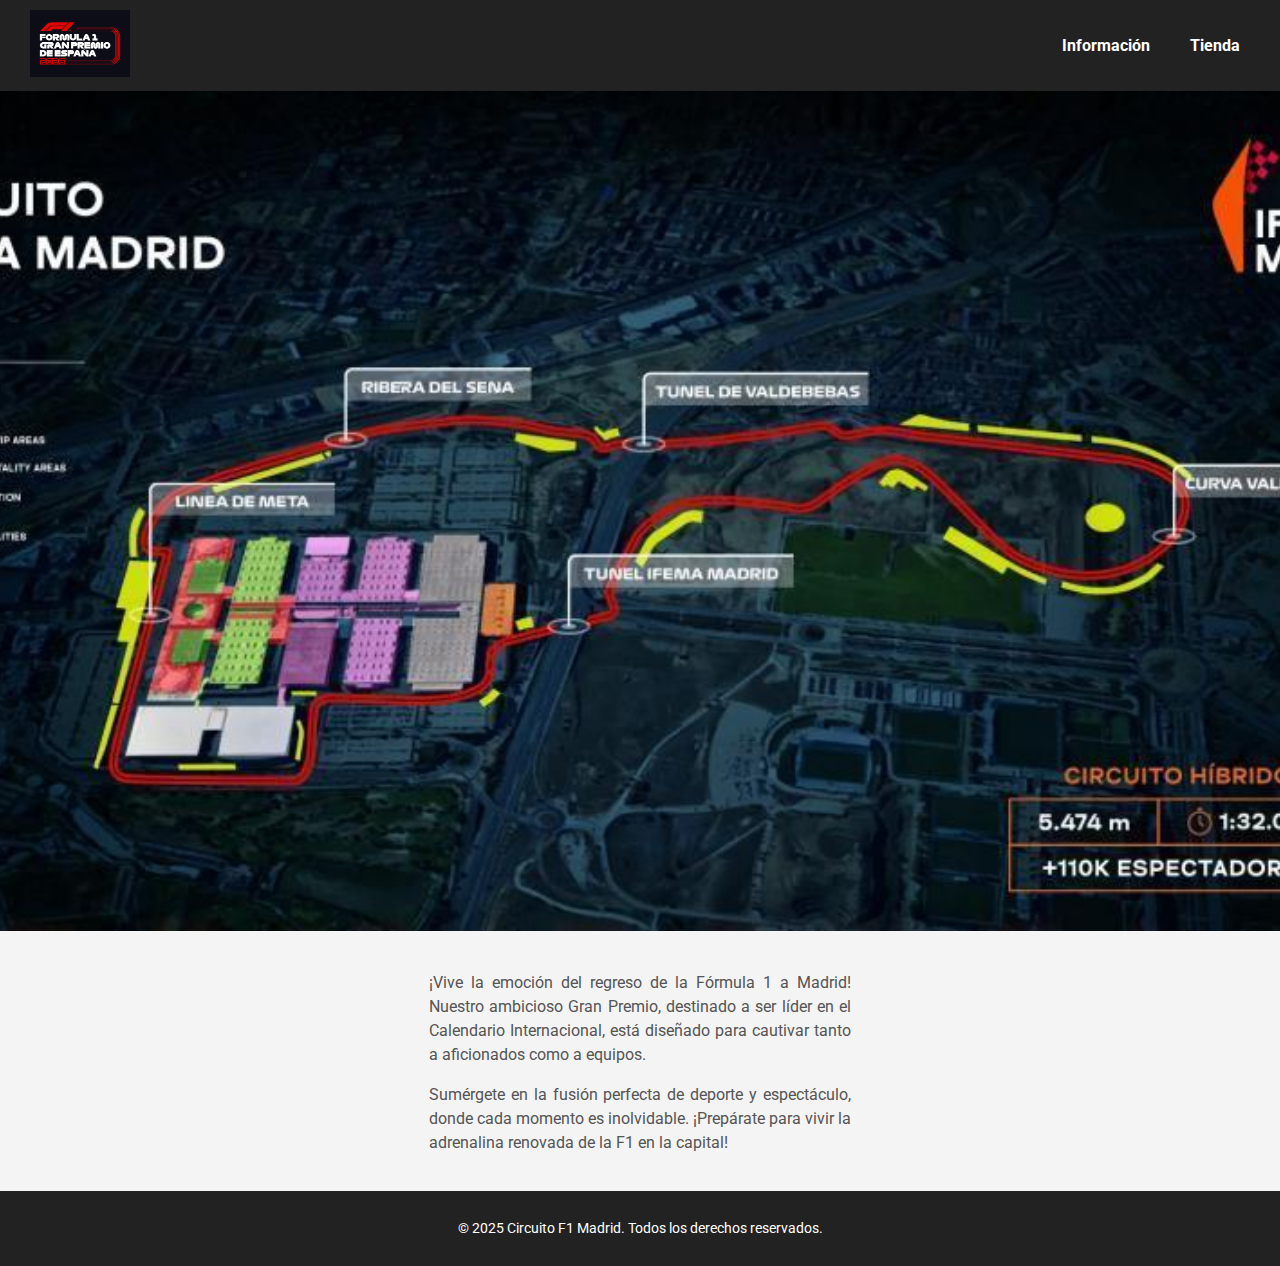
==== index.html @ 73f0b82b "sgb" ====
<!DOCTYPE html>
<html lang="es">
<head>
    <!-- Metaetiquetas esenciales -->
    <meta charset="UTF-8"> <!-- Define el conjunto de caracteres (UTF-8 soporta caracteres especiales como tildes) -->
    <meta name="viewport" content="width=device-width, initial-scale=1.0"> <!-- Asegura que la página sea responsive -->
    <title>Landing Page - Circuito F1 Madrid</title> <!-- Título que aparece en la pestaña del navegador -->

    <!-- Enlace a fuentes remotas desde Google Fonts -->
    <link href="https://fonts.googleapis.com/css2?family=Roboto:wght@400;700&display=swap" rel="stylesheet">
    
    <!-- Enlace al archivo principal de estilos CSS -->
    <link rel="stylesheet" href="./css/index.css">
    <link rel="stylesheet" href="./css/theme.css"> <!-- Tema CSS con tipografías -->
</head>
<body>
    <!-- Encabezado principal -->
    <header class="header"> <!-- Clase para aplicar estilos específicos al header -->
        <div class="header-container"> <!-- Contenedor principal para organizar logo y navegación -->
            <!-- Logo del Circuito -->
            <div class="logo">
                <img src="./assets/icons/logo f1 españa.png" alt="Logo del Circuito"> <!-- Imagen del logo del circuito -->
            </div>
            <!-- Navegación -->
            <nav class="navigation"> <!-- Navegación con enlaces a otras secciones -->
                <ul>
                    <li><a href="#">Información</a></li> <!-- Enlace a la sección de información -->
                    <li><a href="#">Tienda</a></li> <!-- Enlace a la tienda -->
                </ul>
            </nav>
        </div>
    </header>

    <!-- Imagen principal -->
    <section class="main-image"> <!-- Sección para la imagen principal de la landing page -->
        <img src="./assets/images/circuito madrid.jpeg" alt="Imagen principal del Circuito"> <!-- Imagen de marcador, reemplazar con la deseada -->
    </section>

    <!-- Bloque de texto debajo de la imagen principal -->
    <section class="main-text"> <!-- Sección para el texto principal -->
        <div class="text-container"> <!-- Contenedor del texto con márgenes y justificación -->
            <p>¡Vive la emoción del regreso de la Fórmula 1 a Madrid! Nuestro ambicioso Gran Premio, destinado a ser líder en el Calendario Internacional, está diseñado para cautivar tanto a aficionados como a equipos.</p>
            <p>Sumérgete en la fusión perfecta de deporte y espectáculo, donde cada momento es inolvidable. ¡Prepárate para vivir la adrenalina renovada de la F1 en la capital!</p>
        </div>
    </section>

    <!-- Pie de página -->
    <footer> <!-- Sección del footer -->
        <p>&copy; 2025 Circuito F1 Madrid. Todos los derechos reservados.</p> <!-- Derechos reservados -->
    </footer>
</body>
</html>
---- css/index.css ----
/* Estilos generales */
body {
    margin: 0; /* Elimina el margen por defecto del navegador */
    font-family: Arial, sans-serif; /* Fuente principal para el texto */
    background-color: #f4f4f4; /* Color de fondo general */
    color: #333; /* Color del texto */
}

/* Header */
.header {
    background-color: #222; /* Fondo oscuro */
    color: white; /* Texto blanco */
    padding: 10px 30px; /* Márgenes internos */
    box-shadow: 0 4px 8px rgba(0, 0, 0, 0.1); /* Sombra para destacar el header */
}

.header-container {
    display: flex; /* Flexbox para organizar elementos */
    justify-content: space-between; /* Logo a la izquierda, navegación a la derecha */
    align-items: center; /* Centra verticalmente los elementos */
}

/* Logo */
.logo img {
    width: 100px; /* Tamaño del logo */
    height: auto; /* Mantiene la proporción */
}

/* Navegación */
.navigation ul {
    display: flex; /* Flexbox para alinear enlaces horizontalmente */
    gap: 20px; /* Espaciado entre los enlaces */
    margin: 0; /* Elimina margen */
    padding: 0; /* Elimina relleno */
    list-style: none; /* Elimina puntos de la lista */
}

.navigation li {
    display: inline; /* Asegura que los enlaces estén en línea */
}

.navigation a {
    text-decoration: none; /* Sin subrayado */
    color: white; /* Texto blanco */
    font-weight: bold; /* Negrita para destacar los enlaces */
    padding: 5px 10px; /* Espaciado interno de los enlaces */
    transition: color 0.3s ease; /* Efecto de transición en el hover */
}

.navigation a:hover {
    color: #D8232A; /* Color rojo al pasar el cursor */
}

/* Imagen principal */
.main-image img {
    width: 100%; /* Imagen ocupa todo el ancho */
    height: 840px; /* Altura fija */
    object-fit: cover; /* Recorta y ajusta la imagen para que encaje */
}

/* Bloque de texto debajo de la imagen */
.main-text {
    display: flex; /* Usa flexbox para centrar el contenedor */
    justify-content: center; /* Centra horizontalmente el texto */
    margin: 20px 0; /* Espaciado superior e inferior */
}

.text-container {
    width: 33%; /* Ocupa un tercio del ancho de la pantalla */
    text-align: justify; /* Justifica el texto a la izquierda */
    font-size: 1rem; /* Tamaño estándar del texto */
    line-height: 1.5; /* Espaciado entre líneas */
    color: #555; /* Color ligeramente más claro para el texto */
}

/* Footer */
footer {
    background-color: #222; /* Fondo oscuro */
    color: white; /* Texto blanco */
    text-align: center; /* Centra el texto */
    padding: 15px 0; /* Espaciado interno */
    font-size: 0.9rem; /* Tamaño de texto reducido */
}
---- css/theme.css ----
/* Importar tipografía local */
@font-face {
    font-family: 'MiFuenteLocal';
    src: url('./assets/fonts/RacingSansOne-Regular.woff2') format('woff2'); /* Ruta al archivo WOFF2 */
    font-weight: normal; /* Peso normal */
    font-style: normal; /* Estilo normal */
}

/* Fuente remota desde Google Fonts */
@import url('https://fonts.googleapis.com/css2?family=Roboto:wght@400;700&display=swap');

/* Aplicación de las fuentes */
body {
    font-family: 'MiFuenteLocal', 'Roboto', Arial, sans-serif; /* Fuente local primero, luego remota */
}

/* Colores temáticos */
:root {
    --primary-color: #D8232A;
    --secondary-color: #1D1D1D;
    --text-color: #FFFFFF;
    --background-color: #F4F4F4;
}

/* Aplicar colores del tema */
body {
    background-color: var(--background-color);
    color: var(--text-color);
}
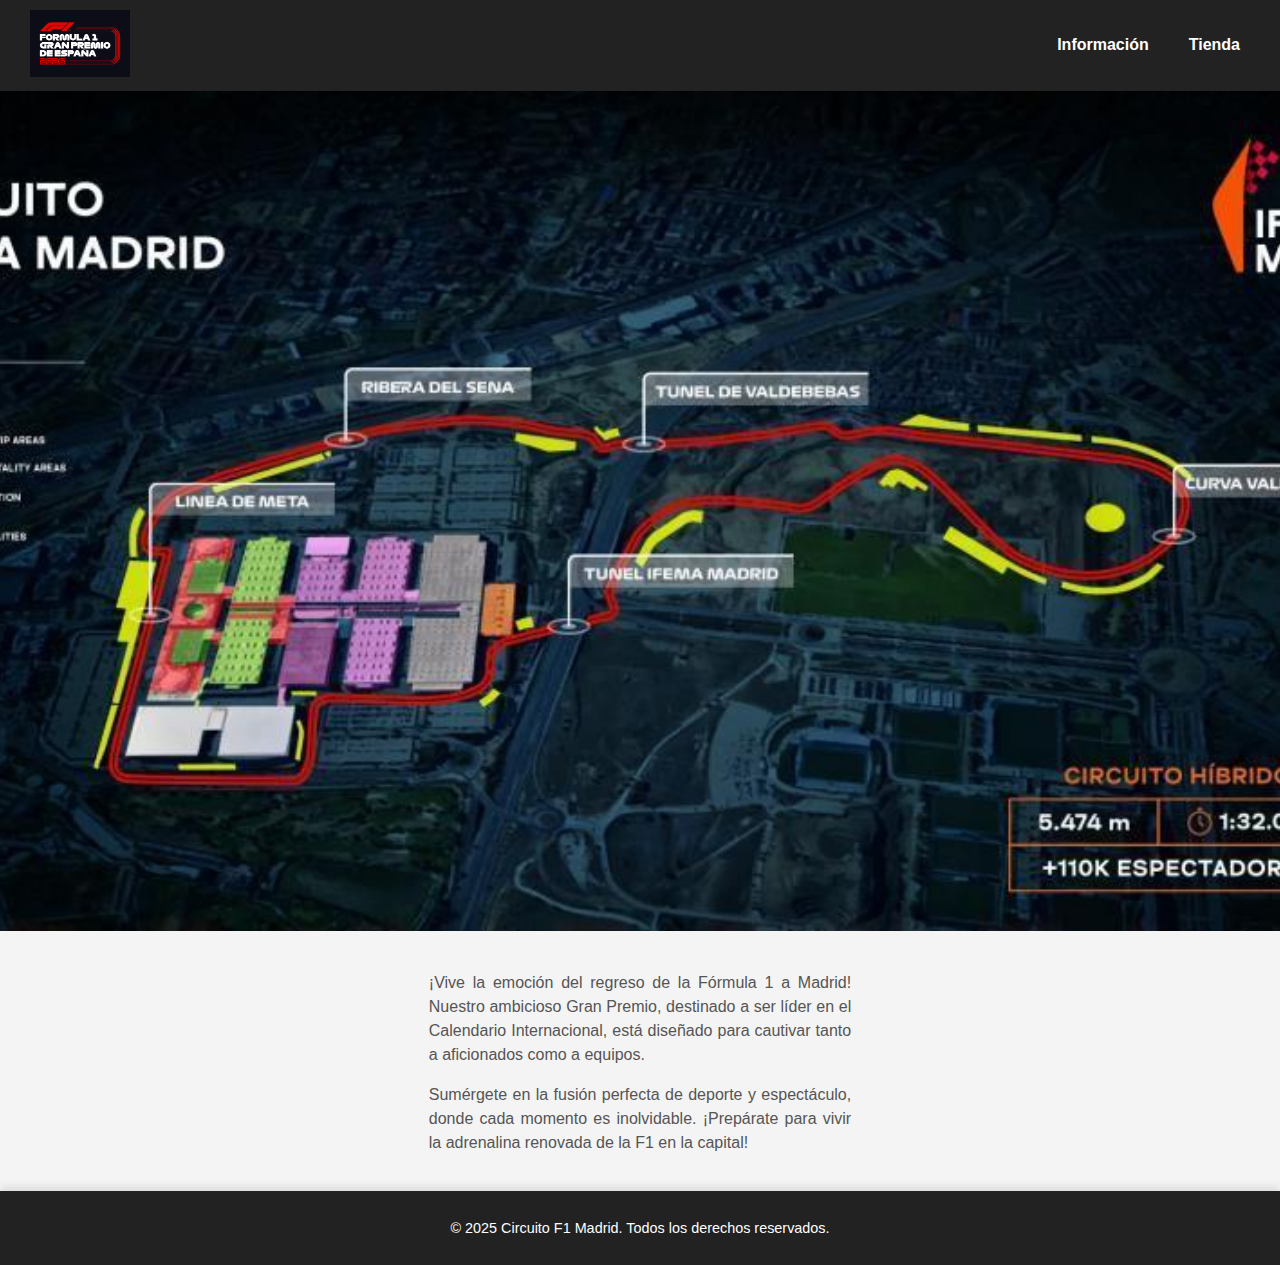
==== commit e36b8c1f: "hsdh" ====
--- a/index.html
+++ b/index.html
@@ -2,51 +2,53 @@
 <html lang="es">
 <head>
     <!-- Metaetiquetas esenciales -->
-    <meta charset="UTF-8"> <!-- Define el conjunto de caracteres (UTF-8 soporta caracteres especiales como tildes) -->
+    <meta charset="UTF-8"> <!-- Define el conjunto de caracteres como UTF-8 -->
     <meta name="viewport" content="width=device-width, initial-scale=1.0"> <!-- Asegura que la página sea responsive -->
-    <title>Landing Page - Circuito F1 Madrid</title> <!-- Título que aparece en la pestaña del navegador -->
+    <title>Circuito F1 Madrid</title> <!-- Título de la pestaña del navegador -->
 
-    <!-- Enlace a fuentes remotas desde Google Fonts -->
+    <!-- Fuentes y estilos -->
     <link href="https://fonts.googleapis.com/css2?family=Roboto:wght@400;700&display=swap" rel="stylesheet">
-    
-    <!-- Enlace al archivo principal de estilos CSS -->
-    <link rel="stylesheet" href="./css/index.css">
-    <link rel="stylesheet" href="./css/theme.css"> <!-- Tema CSS con tipografías -->
+    <link rel="stylesheet" href="./css/index.css"> <!-- Archivo de estilos principal -->
+
+    <!-- Favicon -->
+    <link rel="icon" type="image/png" sizes="96x96" href="./assets/icons/favicons/favicon-96x96.png">
 </head>
 <body>
-    <!-- Encabezado principal -->
-    <header class="header"> <!-- Clase para aplicar estilos específicos al header -->
-        <div class="header-container"> <!-- Contenedor principal para organizar logo y navegación -->
-            <!-- Logo del Circuito -->
+    <!-- Encabezado -->
+    <header class="header">
+        <div class="header-container">
+            <!-- Logo con enlace a la página de inicio -->
             <div class="logo">
-                <img src="./assets/icons/logo f1 españa.png" alt="Logo del Circuito"> <!-- Imagen del logo del circuito -->
+                <a href="index.html">
+                    <img src="./assets/icons/logo f1 españa.png" alt="Logo del Circuito">
+                </a>
             </div>
-            <!-- Navegación -->
-            <nav class="navigation"> <!-- Navegación con enlaces a otras secciones -->
+            <!-- Navegación principal -->
+            <nav class="navigation">
                 <ul>
                     <li><a href="#">Información</a></li> <!-- Enlace a la sección de información -->
-                    <li><a href="#">Tienda</a></li> <!-- Enlace a la tienda -->
+                    <li><a href="store.html">Tienda</a></li> <!-- Enlace a la tienda -->
                 </ul>
             </nav>
         </div>
     </header>
 
     <!-- Imagen principal -->
-    <section class="main-image"> <!-- Sección para la imagen principal de la landing page -->
-        <img src="./assets/images/circuito madrid.jpeg" alt="Imagen principal del Circuito"> <!-- Imagen de marcador, reemplazar con la deseada -->
+    <section class="main-image">
+        <img src="./assets/images/circuito madrid.jpeg" alt="Imagen del circuito de Madrid">
     </section>
 
-    <!-- Bloque de texto debajo de la imagen principal -->
-    <section class="main-text"> <!-- Sección para el texto principal -->
-        <div class="text-container"> <!-- Contenedor del texto con márgenes y justificación -->
+    <!-- Texto principal -->
+    <section class="main-text">
+        <div class="text-container">
             <p>¡Vive la emoción del regreso de la Fórmula 1 a Madrid! Nuestro ambicioso Gran Premio, destinado a ser líder en el Calendario Internacional, está diseñado para cautivar tanto a aficionados como a equipos.</p>
             <p>Sumérgete en la fusión perfecta de deporte y espectáculo, donde cada momento es inolvidable. ¡Prepárate para vivir la adrenalina renovada de la F1 en la capital!</p>
         </div>
     </section>
 
     <!-- Pie de página -->
-    <footer> <!-- Sección del footer -->
-        <p>&copy; 2025 Circuito F1 Madrid. Todos los derechos reservados.</p> <!-- Derechos reservados -->
+    <footer>
+        <p>&copy; 2025 Circuito F1 Madrid. Todos los derechos reservados.</p>
     </footer>
 </body>
 </html>
--- a/css/index.css
+++ b/css/index.css
@@ -1,8 +1,8 @@
 /* Estilos generales */
 body {
-    margin: 0; /* Elimina el margen por defecto del navegador */
-    font-family: Arial, sans-serif; /* Fuente principal para el texto */
-    background-color: #f4f4f4; /* Color de fondo general */
+    margin: 0; /* Elimina márgenes por defecto */
+    font-family: Arial, sans-serif; /* Define la fuente principal */
+    background-color: #f4f4f4; /* Fondo claro para contraste */
     color: #333; /* Color del texto */
 }
 
@@ -11,66 +11,130 @@
     background-color: #222; /* Fondo oscuro */
     color: white; /* Texto blanco */
     padding: 10px 30px; /* Márgenes internos */
-    box-shadow: 0 4px 8px rgba(0, 0, 0, 0.1); /* Sombra para destacar el header */
+    box-shadow: 0 4px 8px rgba(0, 0, 0, 0.1); /* Sombra para destacar */
 }
 
 .header-container {
-    display: flex; /* Flexbox para organizar elementos */
-    justify-content: space-between; /* Logo a la izquierda, navegación a la derecha */
-    align-items: center; /* Centra verticalmente los elementos */
+    display: flex; /* Flexbox para organizar */
+    justify-content: space-between; /* Separación entre logo y menú */
+    align-items: center; /* Centrado vertical */
 }
 
-/* Logo */
 .logo img {
-    width: 100px; /* Tamaño del logo */
-    height: auto; /* Mantiene la proporción */
+    width: 100px; /* Ajusta el tamaño del logo */
+    height: auto; /* Mantiene proporción */
+    cursor: pointer; /* Hace clickeable el logo */
 }
 
-/* Navegación */
 .navigation ul {
-    display: flex; /* Flexbox para alinear enlaces horizontalmente */
-    gap: 20px; /* Espaciado entre los enlaces */
-    margin: 0; /* Elimina margen */
+    display: flex; /* Organización horizontal */
+    gap: 20px; /* Espaciado entre elementos */
+    list-style: none; /* Sin viñetas */
+    margin: 0; /* Elimina márgenes */
     padding: 0; /* Elimina relleno */
-    list-style: none; /* Elimina puntos de la lista */
-}
-
-.navigation li {
-    display: inline; /* Asegura que los enlaces estén en línea */
 }
 
 .navigation a {
     text-decoration: none; /* Sin subrayado */
     color: white; /* Texto blanco */
-    font-weight: bold; /* Negrita para destacar los enlaces */
-    padding: 5px 10px; /* Espaciado interno de los enlaces */
-    transition: color 0.3s ease; /* Efecto de transición en el hover */
+    font-weight: bold; /* Negrita */
+    padding: 5px 10px; /* Espaciado interno */
+    transition: color 0.3s ease; /* Transición suave al pasar el cursor */
 }
 
 .navigation a:hover {
-    color: #D8232A; /* Color rojo al pasar el cursor */
+    color: #D8232A; /* Rojo destacado */
 }
 
-/* Imagen principal */
+/* Landing Page - Imagen principal */
 .main-image img {
     width: 100%; /* Imagen ocupa todo el ancho */
     height: 840px; /* Altura fija */
-    object-fit: cover; /* Recorta y ajusta la imagen para que encaje */
+    object-fit: cover; /* Recorta y ajusta */
 }
 
-/* Bloque de texto debajo de la imagen */
+/* Landing Page - Texto principal */
 .main-text {
-    display: flex; /* Usa flexbox para centrar el contenedor */
-    justify-content: center; /* Centra horizontalmente el texto */
-    margin: 20px 0; /* Espaciado superior e inferior */
+    display: flex; /* Centrado horizontal */
+    justify-content: center; /* Alinea texto al centro */
+    margin: 20px 0; /* Espaciado vertical */
 }
 
 .text-container {
-    width: 33%; /* Ocupa un tercio del ancho de la pantalla */
-    text-align: justify; /* Justifica el texto a la izquierda */
-    font-size: 1rem; /* Tamaño estándar del texto */
+    width: 33%; /* Limita el ancho del texto */
+    text-align: justify; /* Justificación */
+    font-size: 1rem; /* Tamaño estándar */
     line-height: 1.5; /* Espaciado entre líneas */
-    color: #555; /* Color ligeramente más claro para el texto */
+    color: #555; /* Color del texto */
+}
+
+/* Tienda - Contenedor principal */
+.store-container {
+    display: flex; /* Layout horizontal */
+    height: calc(100vh - 70px); /* Altura menos header */
+}
+
+/* Tienda - Imagen */
+.store-image-container {
+    width: 50%; /* Ocupa la mitad izquierda */
+    overflow: hidden; /* Oculta contenido desbordante */
+}
+
+.store-image {
+    width: 100%; /* Imagen ocupa todo el contenedor */
+    height: 100%; /* Altura total del contenedor */
+    object-fit: cover; /* Ajuste de la imagen */
+}
+
+/* Tienda - Formulario */
+.store-form-container {
+    width: 50%; /* Ocupa la mitad derecha */
+    display: flex; /* Centrado interno */
+    justify-content: center; /* Centrado horizontal */
+    align-items: center; /* Centrado vertical */
+    background-color: #f4f4f4; /* Fondo claro */
+}
+
+.store-form {
+    width: 80%; /* Ancho del formulario */
+    max-width: 400px; /* Máximo tamaño */
+    background-color: white; /* Fondo blanco */
+    border-radius: 10px; /* Bordes redondeados */
+    padding: 20px; /* Relleno interno */
+    box-shadow: 0 4px 8px rgba(0, 0, 0, 0.1); /* Sombra */
+}
+
+.store-form h2 {
+    margin-bottom: 20px; /* Espaciado inferior */
+    font-size: 1.5rem; /* Tamaño del título */
+    text-align: center; /* Centrado */
+    color: #333; /* Color del texto */
+}
+
+.store-form input {
+    width: 100%; /* Ancho completo */
+    margin-bottom: 15px; /* Espaciado inferior */
+    padding: 10px; /* Espaciado interno */
+    font-size: 1rem; /* Tamaño del texto */
+    border: 1px solid #ccc; /* Borde gris */
+    border-radius: 5px; /* Bordes redondeados */
+    background-color: #f9f9f9; /* Fondo */
+}
+
+.store-form button {
+    width: 100%; /* Botón ocupa todo el ancho */
+    padding: 10px; /* Espaciado interno */
+    font-size: 1rem; /* Tamaño de texto */
+    background-color: #D8232A; /* Color principal */
+    color: white; /* Texto blanco */
+    border: none; /* Sin borde */
+    border-radius: 5px; /* Bordes redondeados */
+    cursor: pointer; /* Puntero clickeable */
+    transition: background-color 0.3s ease; /* Transición al hover */
+}
+
+.store-form button:hover {
+    background-color: #a11d20; /* Color más oscuro al pasar el cursor */
 }
 
 /* Footer */
@@ -80,4 +144,8 @@
     text-align: center; /* Centra el texto */
     padding: 15px 0; /* Espaciado interno */
     font-size: 0.9rem; /* Tamaño de texto reducido */
+    position: relative; /* Ajusta la posición */
+    bottom: 0; /* Lo fija al final */
+    width: 100%; /* Asegura que ocupe todo el ancho */
+    box-shadow: 0 -4px 8px rgba(0, 0, 0, 0.1); /* Sombra para destacar */
 }
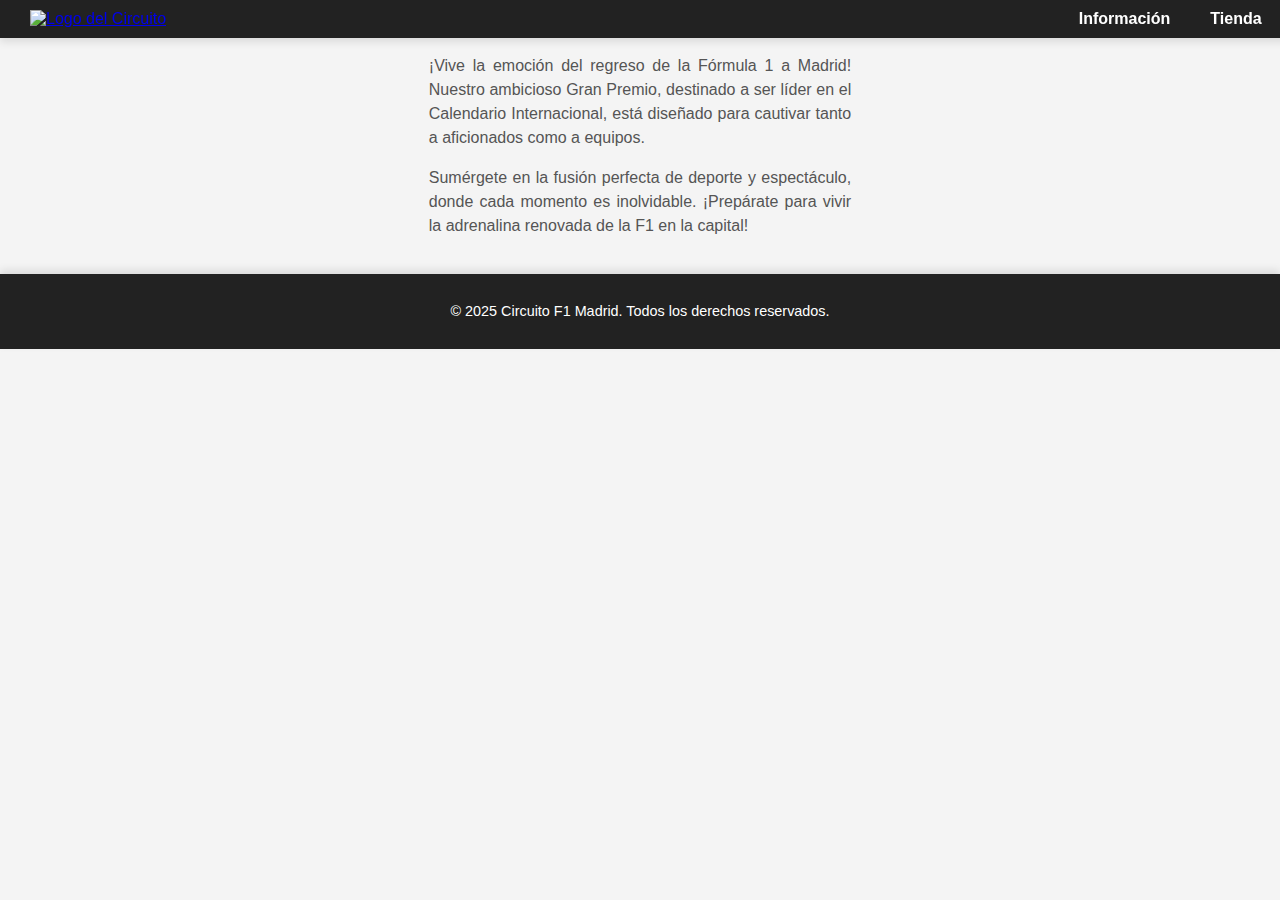
==== commit 62d2ecc4: "dhjd" ====
--- a/index.html
+++ b/index.html
@@ -11,7 +11,7 @@
     <link rel="stylesheet" href="./css/index.css"> <!-- Archivo de estilos principal -->
 
     <!-- Favicon -->
-    <link rel="icon" type="image/png" sizes="96x96" href="./assets/icons/favicons/favicon-96x96.png">
+    <link rel="icon" type="image/png" sizes="96x96" href="https://ik.imagekit.io/Silver11/Trabajo%20web/favicon-96x96.png?updatedAt=1736285277849">
 </head>
 <body>
     <!-- Encabezado -->
@@ -20,7 +20,7 @@
             <!-- Logo con enlace a la página de inicio -->
             <div class="logo">
                 <a href="index.html">
-                    <img src="./assets/icons/logo f1 españa.png" alt="Logo del Circuito">
+                    <img src="https://ik.imagekit.io/Silver11/Trabajo%20web/logo%20f1%20espa%C3%B1a.png?updatedAt=1736285277980" alt="Logo del Circuito">
                 </a>
             </div>
             <!-- Navegación principal -->
@@ -35,7 +35,7 @@
 
     <!-- Imagen principal -->
     <section class="main-image">
-        <img src="./assets/images/circuito madrid.jpeg" alt="Imagen del circuito de Madrid">
+        <img src="https://ik.imagekit.io/Silver11/Trabajo%20web/circuito%20madrid.jpeg?updatedAt=1736285277979" alt="Imagen del circuito de Madrid">
     </section>
 
     <!-- Texto principal -->
--- a/css/index.css
+++ b/css/index.css
@@ -8,6 +8,11 @@
 
 /* Header */
 .header {
+    position: fixed; /* Fija el header en la parte superior */
+    top: 0; /* Asegura que esté pegado al borde superior */
+    left: 0; /* Alinea el header al borde izquierdo */
+    width: 97%; /* Ocupa todo el ancho */
+    z-index: 1000; /* Asegura que esté encima del contenido */
     background-color: #222; /* Fondo oscuro */
     color: white; /* Texto blanco */
     padding: 10px 30px; /* Márgenes internos */
@@ -23,7 +28,6 @@
 .logo img {
     width: 100px; /* Ajusta el tamaño del logo */
     height: auto; /* Mantiene proporción */
-    cursor: pointer; /* Hace clickeable el logo */
 }
 
 .navigation ul {
@@ -44,6 +48,11 @@
 
 .navigation a:hover {
     color: #D8232A; /* Rojo destacado */
+}
+
+/* Ajuste para el contenido principal para evitar solapamiento */
+main {
+    margin-top: 70px; /* Altura del header para separar el contenido */
 }
 
 /* Landing Page - Imagen principal */
@@ -81,8 +90,8 @@
 }
 
 .store-image {
-    width: 100%; /* Imagen ocupa todo el contenedor */
-    height: 100%; /* Altura total del contenedor */
+    width: 100%;
+    height: 100%;
     object-fit: cover; /* Ajuste de la imagen */
 }
 
@@ -112,29 +121,23 @@
 }
 
 .store-form input {
-    width: 100%; /* Ancho completo */
-    margin-bottom: 15px; /* Espaciado inferior */
+    width: calc(100% - 10px); /* Ajuste de ancho con márgenes */
+    margin-bottom: 15px; /* Espaciado entre inputs */
     padding: 10px; /* Espaciado interno */
     font-size: 1rem; /* Tamaño del texto */
-    border: 1px solid #ccc; /* Borde gris */
+    border: 1px solid #ccc; /* Borde */
     border-radius: 5px; /* Bordes redondeados */
     background-color: #f9f9f9; /* Fondo */
 }
 
 .store-form button {
-    width: 100%; /* Botón ocupa todo el ancho */
-    padding: 10px; /* Espaciado interno */
-    font-size: 1rem; /* Tamaño de texto */
+    width: 100%;
+    padding: 10px;
+    font-size: 1rem;
     background-color: #D8232A; /* Color principal */
-    color: white; /* Texto blanco */
-    border: none; /* Sin borde */
-    border-radius: 5px; /* Bordes redondeados */
-    cursor: pointer; /* Puntero clickeable */
-    transition: background-color 0.3s ease; /* Transición al hover */
-}
-
-.store-form button:hover {
-    background-color: #a11d20; /* Color más oscuro al pasar el cursor */
+    color: white;
+    border: none;
+    border-radius: 5px;
 }
 
 /* Footer */
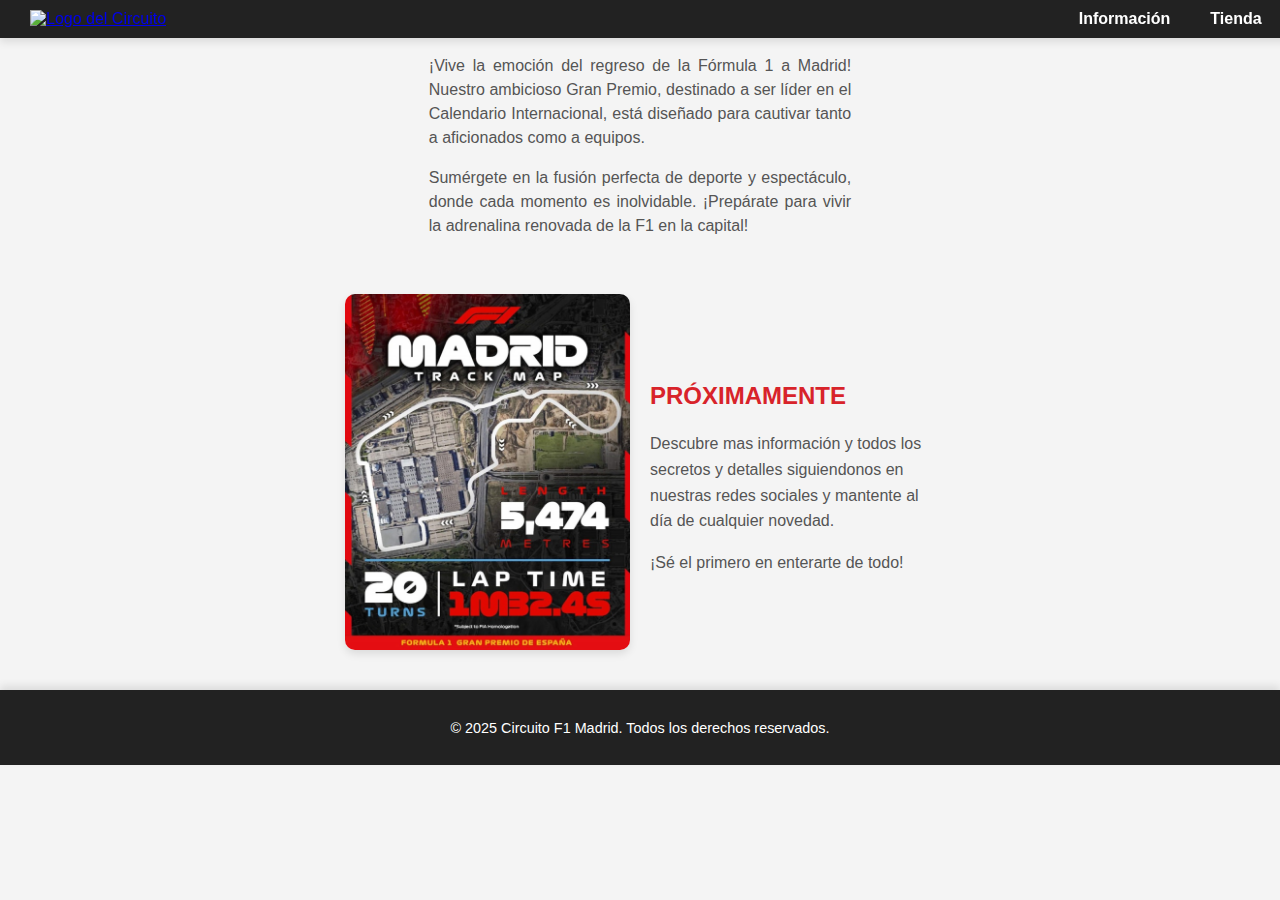
==== commit 50102070: "hrdh" ====
--- a/index.html
+++ b/index.html
@@ -26,7 +26,7 @@
             <!-- Navegación principal -->
             <nav class="navigation">
                 <ul>
-                    <li><a href="#">Información</a></li> <!-- Enlace a la sección de información -->
+                    <li><a href="404.html">Información</a></li> <!-- Enlace a la sección de información -->
                     <li><a href="store.html">Tienda</a></li> <!-- Enlace a la tienda -->
                 </ul>
             </nav>
@@ -46,6 +46,24 @@
         </div>
     </section>
 
+      <!-- Nueva sección de imagen y texto -->
+      <section class="image-text-section-2">
+        <!-- Imagen en la segunda columna -->
+        <div class="image-container-2">
+            <img src="assets\images\imagen f1 3.jpg" alt="Ejemplo de imagen">
+        </div>
+        <!-- Texto en la tercera columna -->
+        <div class="text-container-2">
+            <p class="highlight-text">PRÓXIMAMENTE</p>
+            <p>
+                Descubre mas información y todos los secretos y detalles siguiendonos en nuestras redes sociales y mantente al día de cualquier novedad.
+            </p>
+            <p>
+                ¡Sé el primero en enterarte de todo!
+            </p>
+        </div>
+    </section>
+
     <!-- Pie de página -->
     <footer>
         <p>&copy; 2025 Circuito F1 Madrid. Todos los derechos reservados.</p>
--- a/css/index.css
+++ b/css/index.css
@@ -139,6 +139,46 @@
     border: none;
     border-radius: 5px;
 }
+/* Nueva sección de imagen y texto */
+.image-text-section-2 {
+    display: grid; /* Usa grid para dividir la sección */
+    grid-template-columns: repeat(4, 1fr); /* Divide en 4 columnas iguales */
+    gap: 20px; /* Espaciado entre columnas */
+    align-items: center; /* Alinea verticalmente los elementos */
+    margin: 40px auto; /* Espaciado superior e inferior y centrado horizontal */
+    max-width: 1200px; /* Ancho máximo para la sección */
+    padding: 0 20px; /* Espaciado interno */
+}
+
+.image-container-2 {
+    grid-column: 2; /* Imagen ocupa la segunda columna */
+    display: flex; /* Centra la imagen */
+    justify-content: center;
+}
+
+.image-container-2 img {
+    width: 100%; /* La imagen ocupa todo el ancho del contenedor */
+    max-width: 400px; /* Ancho máximo */
+    height: auto; /* Mantiene proporciones */
+    border-radius: 10px; /* Bordes redondeados */
+    box-shadow: 0 4px 8px rgba(0, 0, 0, 0.1); /* Sombra */
+}
+
+.image-text-section-2 .text-container-2 {
+    grid-column: 3; /* Texto ocupa la tercera columna */
+    text-align: left; /* Alinea el texto a la izquierda */
+    font-size: 1rem; /* Tamaño de fuente */
+    line-height: 1.6; /* Espaciado entre líneas */
+    color: #555; /* Color del texto */
+}
+.highlight-text {
+    font-family:  'RacingSansOne', Arial, sans-serif; /* Aplica la fuente local */
+    font-size: 1.5rem; /* Tamaño de fuente más grande */
+    font-weight: bold; /* Negrita */
+    color: #D8232A; /* Color rojo */
+    text-align: left; /* Alinea el texto a la izquierda */
+    margin-bottom: 15px; /* Espaciado inferior */
+}
 
 /* Footer */
 footer {
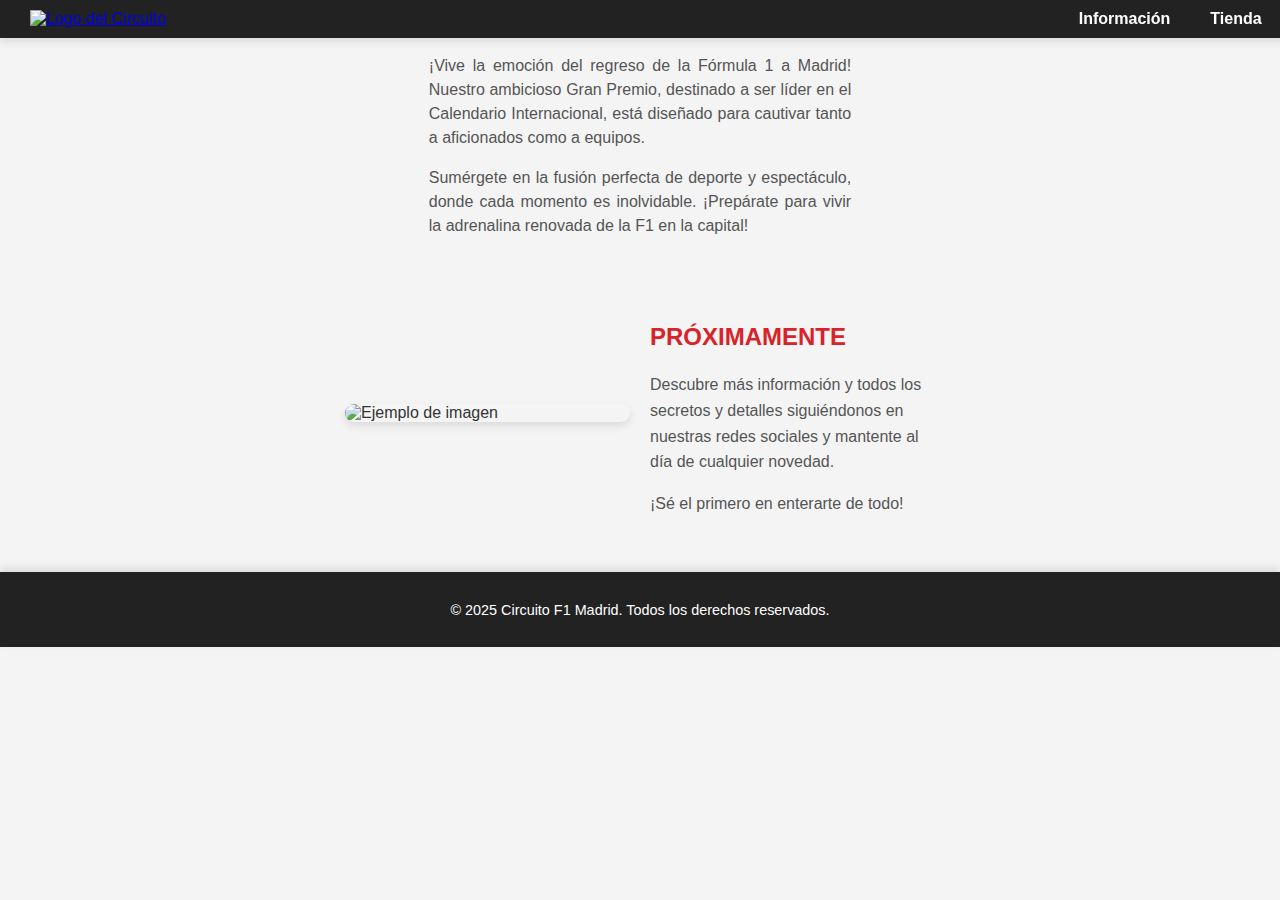
==== commit b90ca4a9: "jhdgj" ====
--- a/index.html
+++ b/index.html
@@ -7,56 +7,56 @@
     <title>Circuito F1 Madrid</title> <!-- Título de la pestaña del navegador -->
 
     <!-- Fuentes y estilos -->
-    <link href="https://fonts.googleapis.com/css2?family=Roboto:wght@400;700&display=swap" rel="stylesheet">
+    <link href="https://fonts.googleapis.com/css2?family=Roboto:wght@400;700&display=swap" rel="stylesheet"> <!-- Fuente desde Google Fonts -->
     <link rel="stylesheet" href="./css/index.css"> <!-- Archivo de estilos principal -->
 
     <!-- Favicon -->
-    <link rel="icon" type="image/png" sizes="96x96" href="https://ik.imagekit.io/Silver11/Trabajo%20web/favicon-96x96.png?updatedAt=1736285277849">
+    <link rel="icon" type="image/png" sizes="96x96" href="https://ik.imagekit.io/Silver11/Trabajo%20web/favicon-96x96.png?updatedAt=1736285277849"> <!-- Icono para la pestaña del navegador -->
 </head>
 <body>
     <!-- Encabezado -->
     <header class="header">
-        <div class="header-container">
+        <div class="header-container"> <!-- Contenedor para organizar logo y navegación -->
             <!-- Logo con enlace a la página de inicio -->
             <div class="logo">
-                <a href="index.html">
-                    <img src="https://ik.imagekit.io/Silver11/Trabajo%20web/logo%20f1%20espa%C3%B1a.png?updatedAt=1736285277980" alt="Logo del Circuito">
+                <a href="index.html"> <!-- Enlace que lleva a la página principal -->
+                    <img src="https://ik.imagekit.io/Silver11/Trabajo%20web/logo%20f1%20espa%C3%B1a.png?updatedAt=1736285277980" alt="Logo del Circuito"> <!-- Logo del circuito -->
                 </a>
             </div>
             <!-- Navegación principal -->
             <nav class="navigation">
-                <ul>
+                <ul> <!-- Lista de enlaces de navegación -->
                     <li><a href="404.html">Información</a></li> <!-- Enlace a la sección de información -->
-                    <li><a href="store.html">Tienda</a></li> <!-- Enlace a la tienda -->
+                    <li><a href="store.html">Tienda</a></li> <!-- Enlace a la página de tienda -->
                 </ul>
             </nav>
         </div>
     </header>
 
     <!-- Imagen principal -->
-    <section class="main-image">
-        <img src="https://ik.imagekit.io/Silver11/Trabajo%20web/circuito%20madrid.jpeg?updatedAt=1736285277979" alt="Imagen del circuito de Madrid">
+    <section class="main-image"> <!-- Sección que contiene la imagen destacada -->
+        <img src="https://ik.imagekit.io/Silver11/Trabajo%20web/file.jpg?updatedAt=1736372815709" alt="Imagen del circuito de Madrid"> <!-- Imagen principal del circuito -->
     </section>
 
     <!-- Texto principal -->
     <section class="main-text">
-        <div class="text-container">
+        <div class="text-container"> <!-- Contenedor para el texto principal -->
             <p>¡Vive la emoción del regreso de la Fórmula 1 a Madrid! Nuestro ambicioso Gran Premio, destinado a ser líder en el Calendario Internacional, está diseñado para cautivar tanto a aficionados como a equipos.</p>
             <p>Sumérgete en la fusión perfecta de deporte y espectáculo, donde cada momento es inolvidable. ¡Prepárate para vivir la adrenalina renovada de la F1 en la capital!</p>
         </div>
     </section>
 
-      <!-- Nueva sección de imagen y texto -->
-      <section class="image-text-section-2">
+    <!-- Nueva sección de imagen y texto -->
+    <section class="image-text-section-2"> <!-- Sección que combina una imagen y texto -->
         <!-- Imagen en la segunda columna -->
-        <div class="image-container-2">
-            <img src="assets\images\imagen f1 3.jpg" alt="Ejemplo de imagen">
+        <div class="image-container-2"> <!-- Contenedor para la imagen -->
+            <img src="https://ik.imagekit.io/Silver11/Trabajo%20web/imagen%20f1%203.jpg?updatedAt=1736353470589" alt="Ejemplo de imagen"> <!-- Imagen representativa -->
         </div>
         <!-- Texto en la tercera columna -->
-        <div class="text-container-2">
-            <p class="highlight-text">PRÓXIMAMENTE</p>
+        <div class="text-container-2"> <!-- Contenedor para el texto -->
+            <p class="highlight-text">PRÓXIMAMENTE</p> <!-- Texto destacado con clase específica -->
             <p>
-                Descubre mas información y todos los secretos y detalles siguiendonos en nuestras redes sociales y mantente al día de cualquier novedad.
+                Descubre más información y todos los secretos y detalles siguiéndonos en nuestras redes sociales y mantente al día de cualquier novedad.
             </p>
             <p>
                 ¡Sé el primero en enterarte de todo!
@@ -66,7 +66,7 @@
 
     <!-- Pie de página -->
     <footer>
-        <p>&copy; 2025 Circuito F1 Madrid. Todos los derechos reservados.</p>
+        <p>&copy; 2025 Circuito F1 Madrid. Todos los derechos reservados.</p> <!-- Información de derechos de autor -->
     </footer>
 </body>
 </html>
--- a/css/index.css
+++ b/css/index.css
@@ -11,7 +11,7 @@
     position: fixed; /* Fija el header en la parte superior */
     top: 0; /* Asegura que esté pegado al borde superior */
     left: 0; /* Alinea el header al borde izquierdo */
-    width: 97%; /* Ocupa todo el ancho */
+    width: 97%; /* Ocupa el 97% del ancho */
     z-index: 1000; /* Asegura que esté encima del contenido */
     background-color: #222; /* Fondo oscuro */
     color: white; /* Texto blanco */
@@ -121,7 +121,7 @@
 }
 
 .store-form input {
-    width: calc(100% - 10px); /* Ajuste de ancho con márgenes */
+    width: calc(100% - 22px); /* Ajuste de ancho con márgenes */
     margin-bottom: 15px; /* Espaciado entre inputs */
     padding: 10px; /* Espaciado interno */
     font-size: 1rem; /* Tamaño del texto */
@@ -139,6 +139,7 @@
     border: none;
     border-radius: 5px;
 }
+
 /* Nueva sección de imagen y texto */
 .image-text-section-2 {
     display: grid; /* Usa grid para dividir la sección */
@@ -171,14 +172,74 @@
     line-height: 1.6; /* Espaciado entre líneas */
     color: #555; /* Color del texto */
 }
+
 .highlight-text {
-    font-family:  'RacingSansOne', Arial, sans-serif; /* Aplica la fuente local */
-    font-size: 1.5rem; /* Tamaño de fuente más grande */
+    font-family: 'Racing Sans One', Arial, sans-serif; /* Fuente específica */
+    font-size: 1.5rem; /* Tamaño del texto */
     font-weight: bold; /* Negrita */
-    color: #D8232A; /* Color rojo */
+    color: #D8232A; /* Rojo */
     text-align: left; /* Alinea el texto a la izquierda */
     margin-bottom: 15px; /* Espaciado inferior */
 }
+
+
+/* Página 404 - Estilos exclusivos */
+.error-body {
+    display: flex; /* Flexbox para centrar contenido */
+    justify-content: center; /* Centra horizontalmente */
+    align-items: center; /* Centra verticalmente */
+    height: 100vh; /* Ocupa toda la altura de la ventana */
+    margin: 0; /* Elimina márgenes por defecto */
+    background: linear-gradient(135deg, #1D1D1D, #D8232A); /* Degradado en el fondo */
+    color: #ffffff; /* Texto en blanco */
+    font-family: 'Racing Sans One', Arial, sans-serif; /* Fuente específica */
+    text-align: center; /* Centra el texto */
+}
+
+.error-container {
+    display: flex; /* Centra horizontalmente la caja */
+    justify-content: center;
+    align-items: center;
+    width: 100%;
+    padding: 20px;
+}
+
+.error-box {
+    background-color: rgba(41, 41, 41, 0.8); /* Fondo con transparencia */
+    padding: 30px 40px; /* Márgenes internos */
+    border-radius: 10px; /* Bordes redondeados */
+    max-width: 600px; /* Ancho máximo */
+    width: 100%; /* Ancho completo */
+    box-shadow: 0 4px 10px rgba(0, 0, 0, 0.5); /* Sombra para destacar */
+}
+
+.error-title {
+    font-size: 4.5rem; /* Tamaño del título */
+    margin: 0; /* Elimina márgenes */
+    color: #D8232A; /* Texto blanco */
+}
+
+.error-message {
+    font-size: 1.5rem; /* Tamaño del texto descriptivo */
+    margin: 15px 0; /* Espaciado vertical */
+}
+
+.error-link {
+    display: inline-block; /* Se comporta como bloque en línea */
+    margin-top: 15px;
+    padding: 10px 20px; /* Márgenes internos del botón */
+    background-color: #FFFFFF; /* Fondo blanco */
+    color: #D8232A; /* Texto rojo */
+    text-decoration: none; /* Sin subrayado */
+    font-weight: bold; /* Negrita */
+    border-radius: 5px; /* Bordes redondeados */
+}
+
+.error-link:hover {
+    background-color: #D8232A; /* Fondo rojo */
+    color: #FFFFFF; /* Texto blanco */
+}
+
 
 /* Footer */
 footer {
